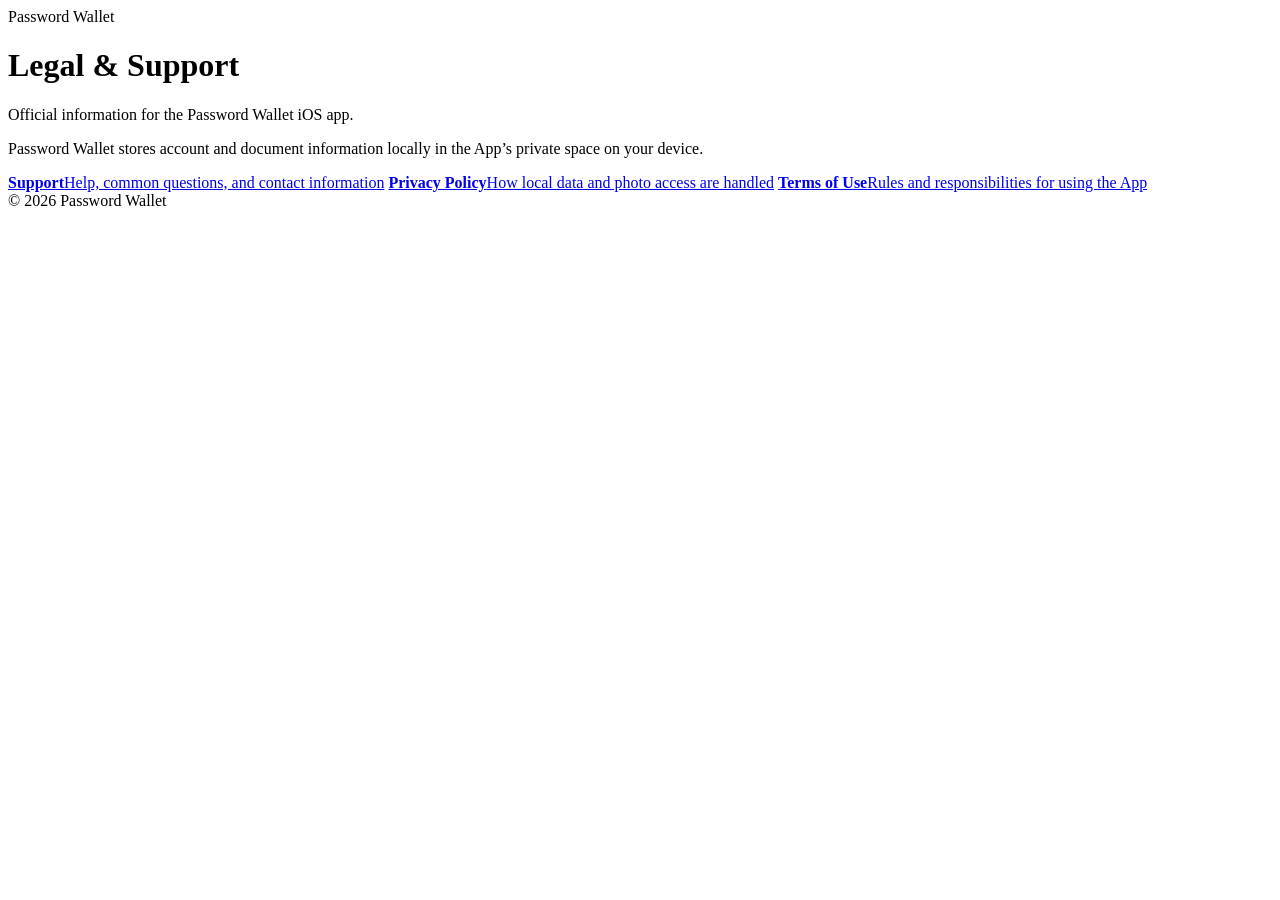
==== index.html @ b262d3c7 "Add index.html" ====
<!doctype html>
<html lang="en">
<head>
  <meta charset="utf-8">
  <meta name="viewport" content="width=device-width, initial-scale=1">
  <title>Password Wallet — Legal & Support</title>
  <meta name="description" content="Official legal and support pages for Password Wallet.">
  <link rel="stylesheet" href="styles.css">
</head>
<body>
  <main class="wrap">
    <div class="brand">Password Wallet</div>
    <h1>Legal & Support</h1>
    <p class="lead">Official information for the Password Wallet iOS app.</p>
    <section class="card">
      <p>Password Wallet stores account and document information locally in the App’s private space on your device.</p>
      <div class="links">
        <a href="support.html"><strong>Support</strong><span>Help, common questions, and contact information</span></a>
        <a href="privacy.html"><strong>Privacy Policy</strong><span>How local data and photo access are handled</span></a>
        <a href="terms.html"><strong>Terms of Use</strong><span>Rules and responsibilities for using the App</span></a>
      </div>
    </section>
    <footer>© 2026 Password Wallet</footer>
  </main>
</body>
</html>
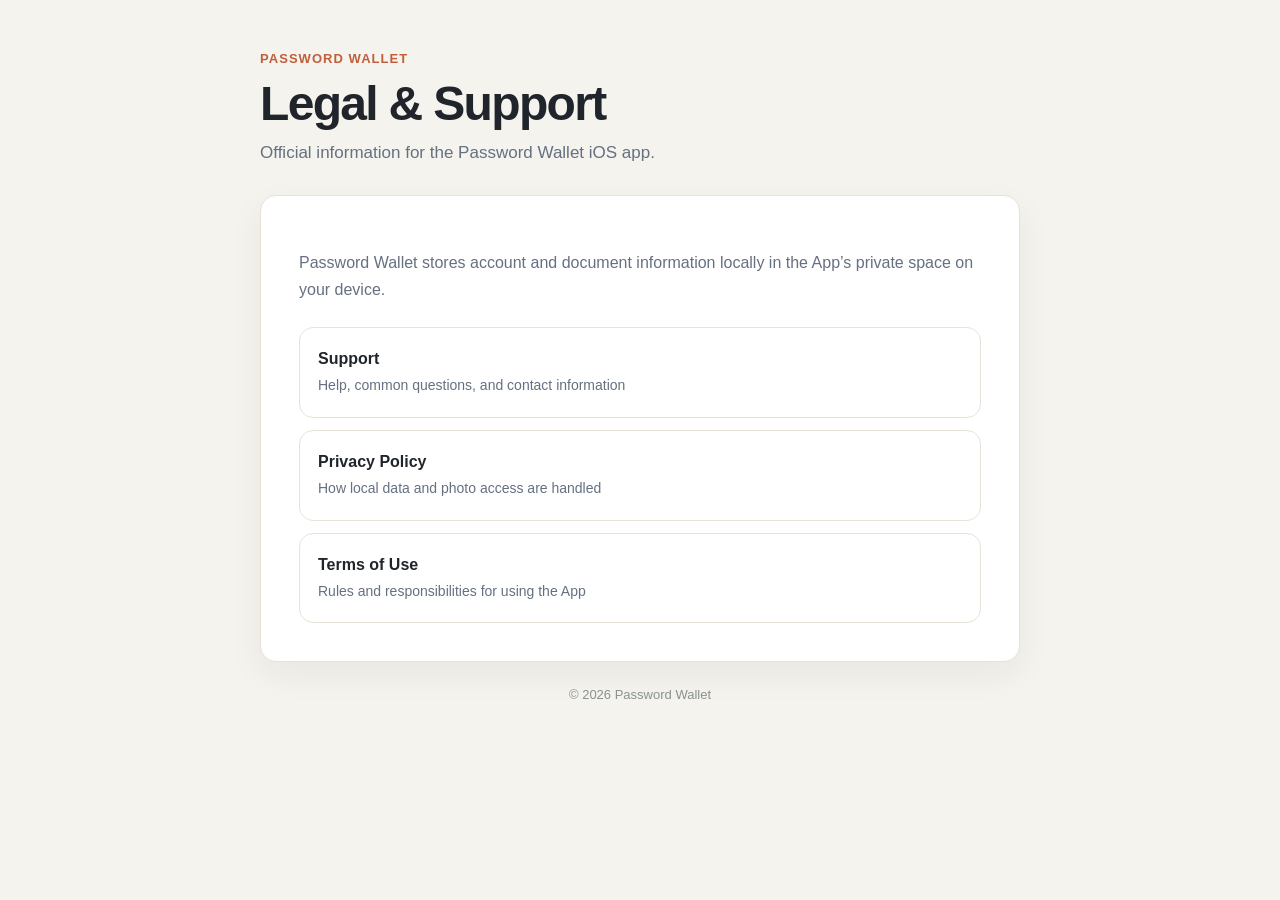
==== commit 1368f205: "Fix page title markup" ====
--- a/index.html
+++ b/index.html
@@ -3,14 +3,14 @@
 <head>
   <meta charset="utf-8">
   <meta name="viewport" content="width=device-width, initial-scale=1">
-  <title>Password Wallet — Legal & Support</title>
+  <title>Password Wallet — Legal &amp; Support</title>
   <meta name="description" content="Official legal and support pages for Password Wallet.">
   <link rel="stylesheet" href="styles.css">
 </head>
 <body>
   <main class="wrap">
     <div class="brand">Password Wallet</div>
-    <h1>Legal & Support</h1>
+    <h1>Legal &amp; Support</h1>
     <p class="lead">Official information for the Password Wallet iOS app.</p>
     <section class="card">
       <p>Password Wallet stores account and document information locally in the App’s private space on your device.</p>
@@ -24,4 +24,3 @@
   </main>
 </body>
 </html>
-
--- a/styles.css
+++ b/styles.css
@@ -0,0 +1,53 @@
+:root {
+  color-scheme: light;
+  --bg: #f4f3ee;
+  --card: #ffffff;
+  --text: #20242b;
+  --muted: #657080;
+  --accent: #c15f3c;
+  --line: #e8e2d9;
+}
+
+* { box-sizing: border-box; }
+body {
+  margin: 0;
+  background: var(--bg);
+  color: var(--text);
+  font-family: -apple-system, BlinkMacSystemFont, "Segoe UI", sans-serif;
+  line-height: 1.65;
+}
+.wrap { width: min(760px, calc(100% - 32px)); margin: 0 auto; padding: 48px 0 64px; }
+.brand { color: var(--accent); font-size: 13px; font-weight: 750; letter-spacing: .08em; text-transform: uppercase; }
+h1 { margin: 8px 0 8px; font-size: clamp(30px, 7vw, 48px); line-height: 1.12; letter-spacing: -.035em; }
+h2 { margin: 30px 0 8px; font-size: 20px; }
+p, li { color: var(--muted); }
+.lead { margin: 0 0 28px; font-size: 17px; }
+.card {
+  background: var(--card);
+  border: 1px solid var(--line);
+  border-radius: 16px;
+  box-shadow: 0 12px 34px rgba(45, 35, 25, .06);
+  padding: clamp(22px, 5vw, 38px);
+}
+.nav { display: flex; flex-wrap: wrap; gap: 10px; margin: 24px 0 0; }
+.nav a, .button {
+  display: inline-flex;
+  align-items: center;
+  min-height: 42px;
+  padding: 0 16px;
+  border-radius: 12px;
+  color: var(--accent);
+  background: #fff8f4;
+  border: 1px solid #f0d6ca;
+  font-weight: 650;
+  text-decoration: none;
+}
+.links { display: grid; gap: 12px; margin-top: 24px; }
+.links a { display: block; padding: 18px; border: 1px solid var(--line); border-radius: 14px; color: var(--text); text-decoration: none; }
+.links strong { display: block; }
+.links span { color: var(--muted); font-size: 14px; }
+.meta, footer { color: #8a918f; font-size: 13px; }
+footer { margin-top: 22px; text-align: center; }
+a { color: var(--accent); }
+ul { padding-left: 22px; }
+
